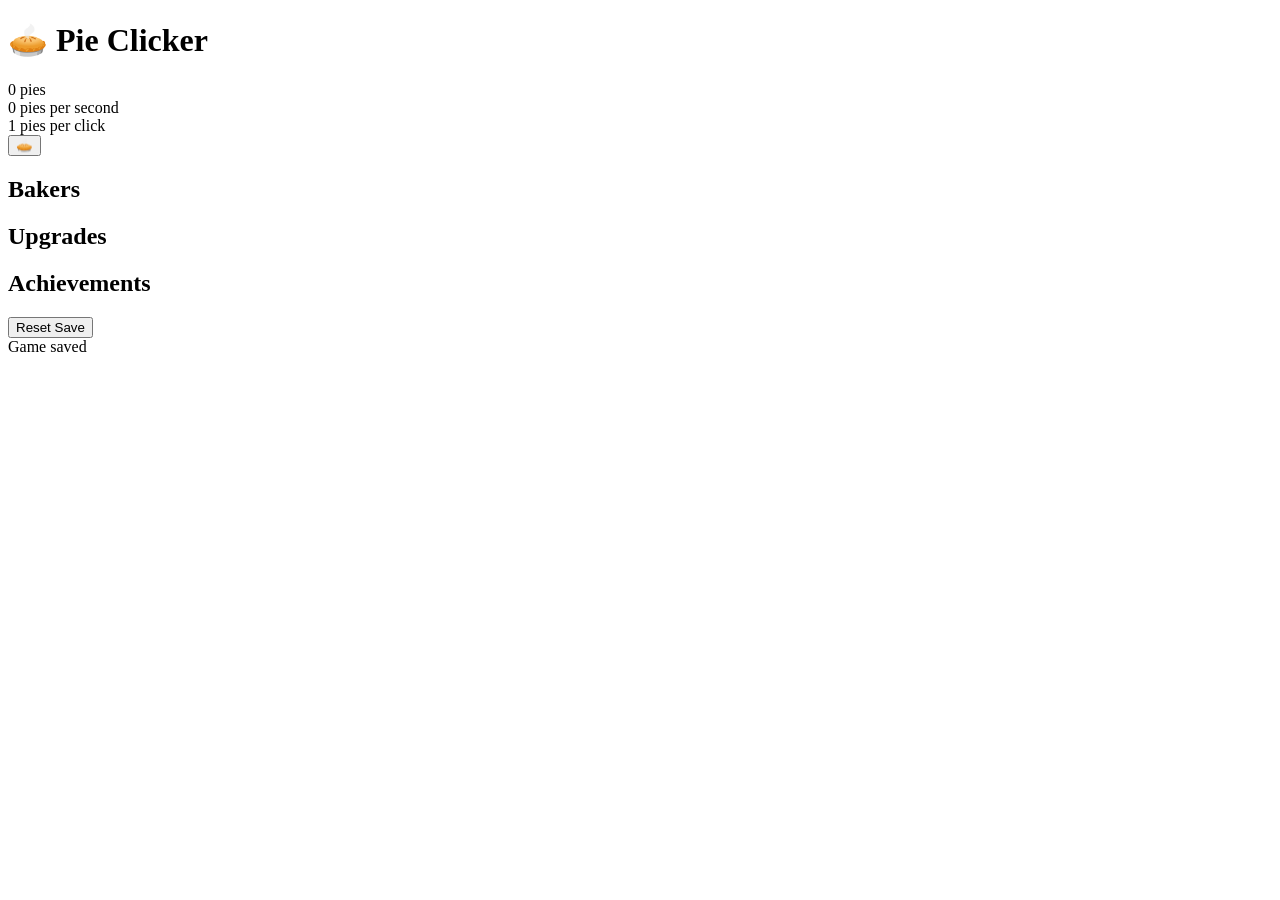
==== index.html @ 0d2fd012 "WIP: add pie clicker HTML shell" ====
<!DOCTYPE html>
<html lang="en">
<head>
  <meta charset="UTF-8">
  <meta name="viewport" content="width=device-width, initial-scale=1.0">
  <title>Pie Clicker</title>
  <link rel="stylesheet" href="style.css">
</head>
<body>
  <header class="site-header">
    <h1 class="site-title">🥧 Pie Clicker</h1>
  </header>

  <main class="game-layout">
    <section class="pie-column">
      <div class="stats-panel">
        <div class="stat">
          <span class="stat-value" id="pie-count">0</span>
          <span class="stat-label">pies</span>
        </div>
        <div class="stat stat-secondary">
          <span class="stat-value" id="pps">0</span>
          <span class="stat-label">pies per second</span>
        </div>
        <div class="stat stat-secondary">
          <span class="stat-value" id="click-power">1</span>
          <span class="stat-label">pies per click</span>
        </div>
      </div>

      <div class="pie-stage">
        <div id="click-fx-layer" aria-hidden="true"></div>
        <button id="big-pie" type="button" aria-label="Bake a pie">🥧</button>
      </div>
    </section>

    <section class="shop-column">
      <div class="shop-section">
        <h2 class="shop-section-title">Bakers</h2>
        <div class="shop-list" id="buildings-list"></div>
      </div>

      <div class="shop-section">
        <h2 class="shop-section-title">Upgrades</h2>
        <div class="shop-list" id="upgrades-list"></div>
      </div>

      <div class="shop-section">
        <h2 class="shop-section-title">Achievements</h2>
        <div class="shop-list achievements-list" id="achievements-list"></div>
      </div>
    </section>
  </main>

  <footer class="site-footer">
    <button id="reset-btn" type="button">Reset Save</button>
  </footer>

  <div id="save-toast" role="status" aria-live="polite">Game saved</div>

  <script src="js/data.js"></script>
  <script src="js/game.js"></script>
</body>
</html>
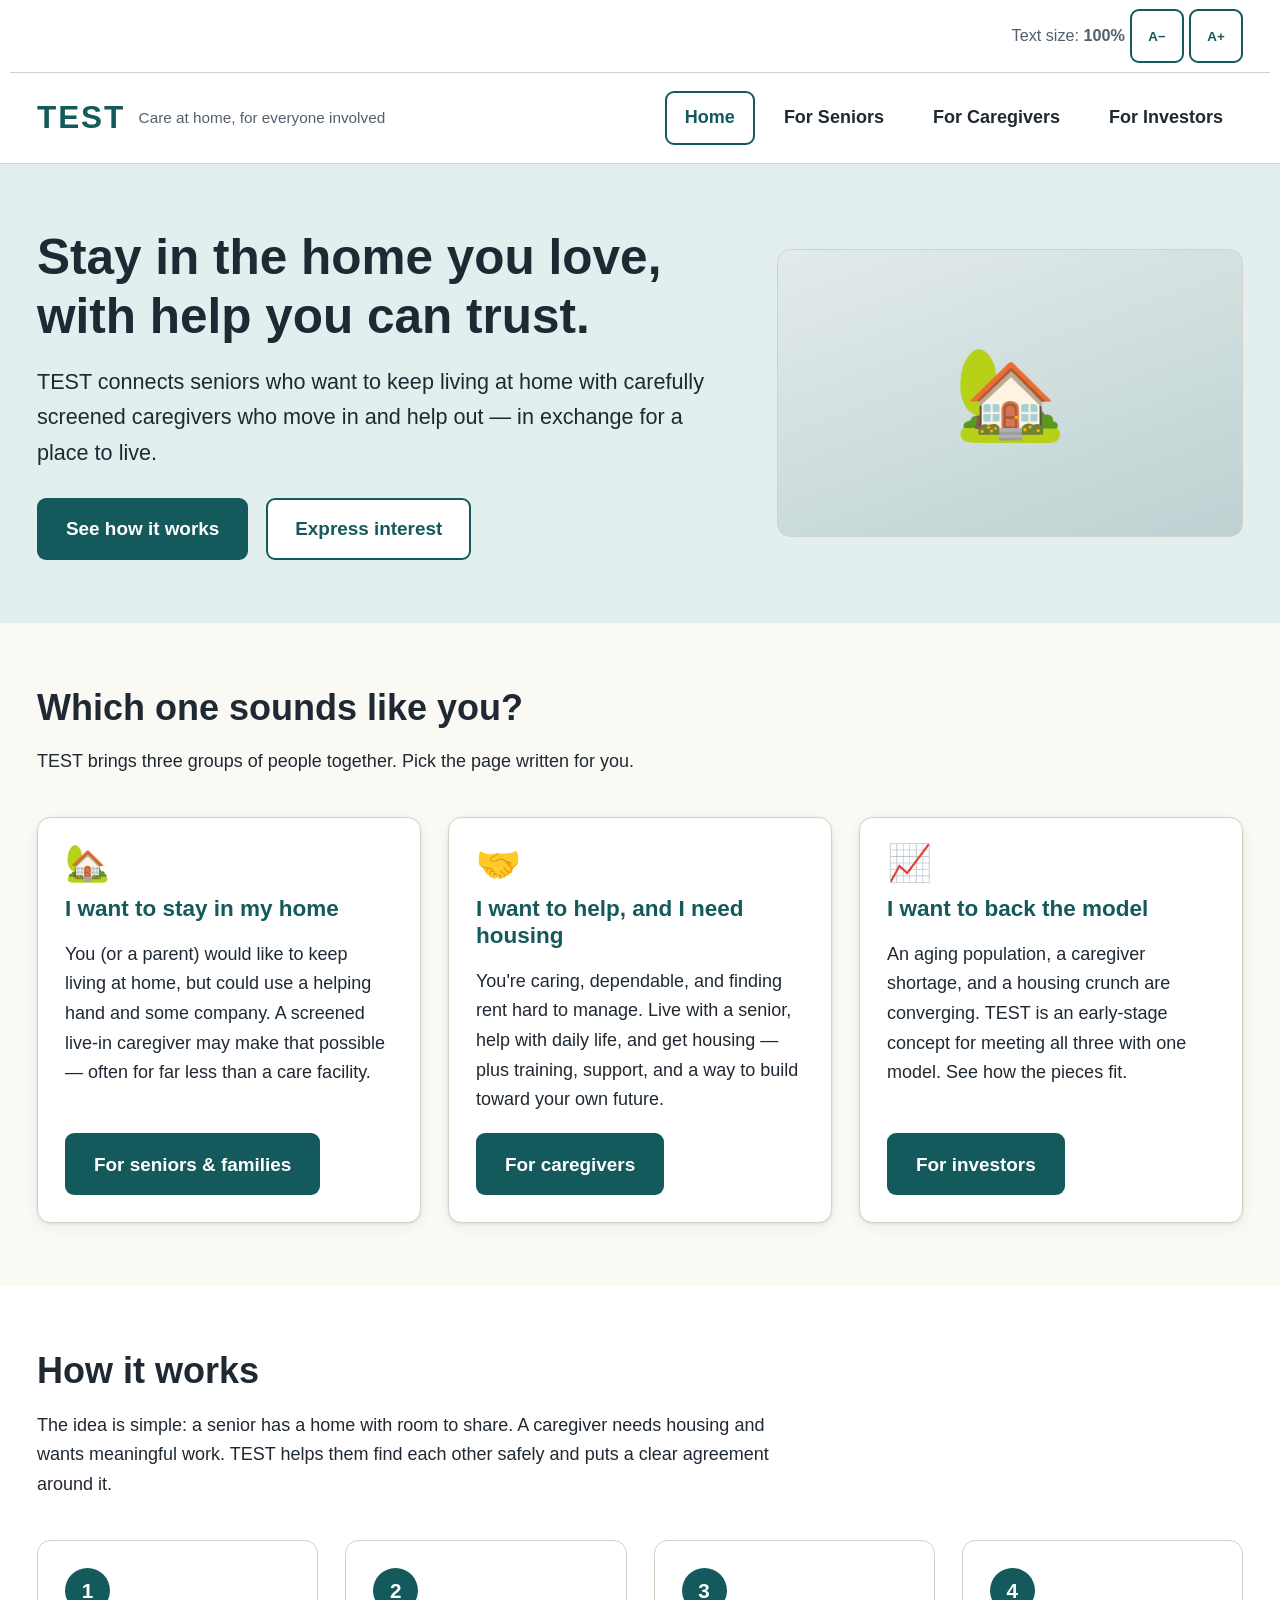
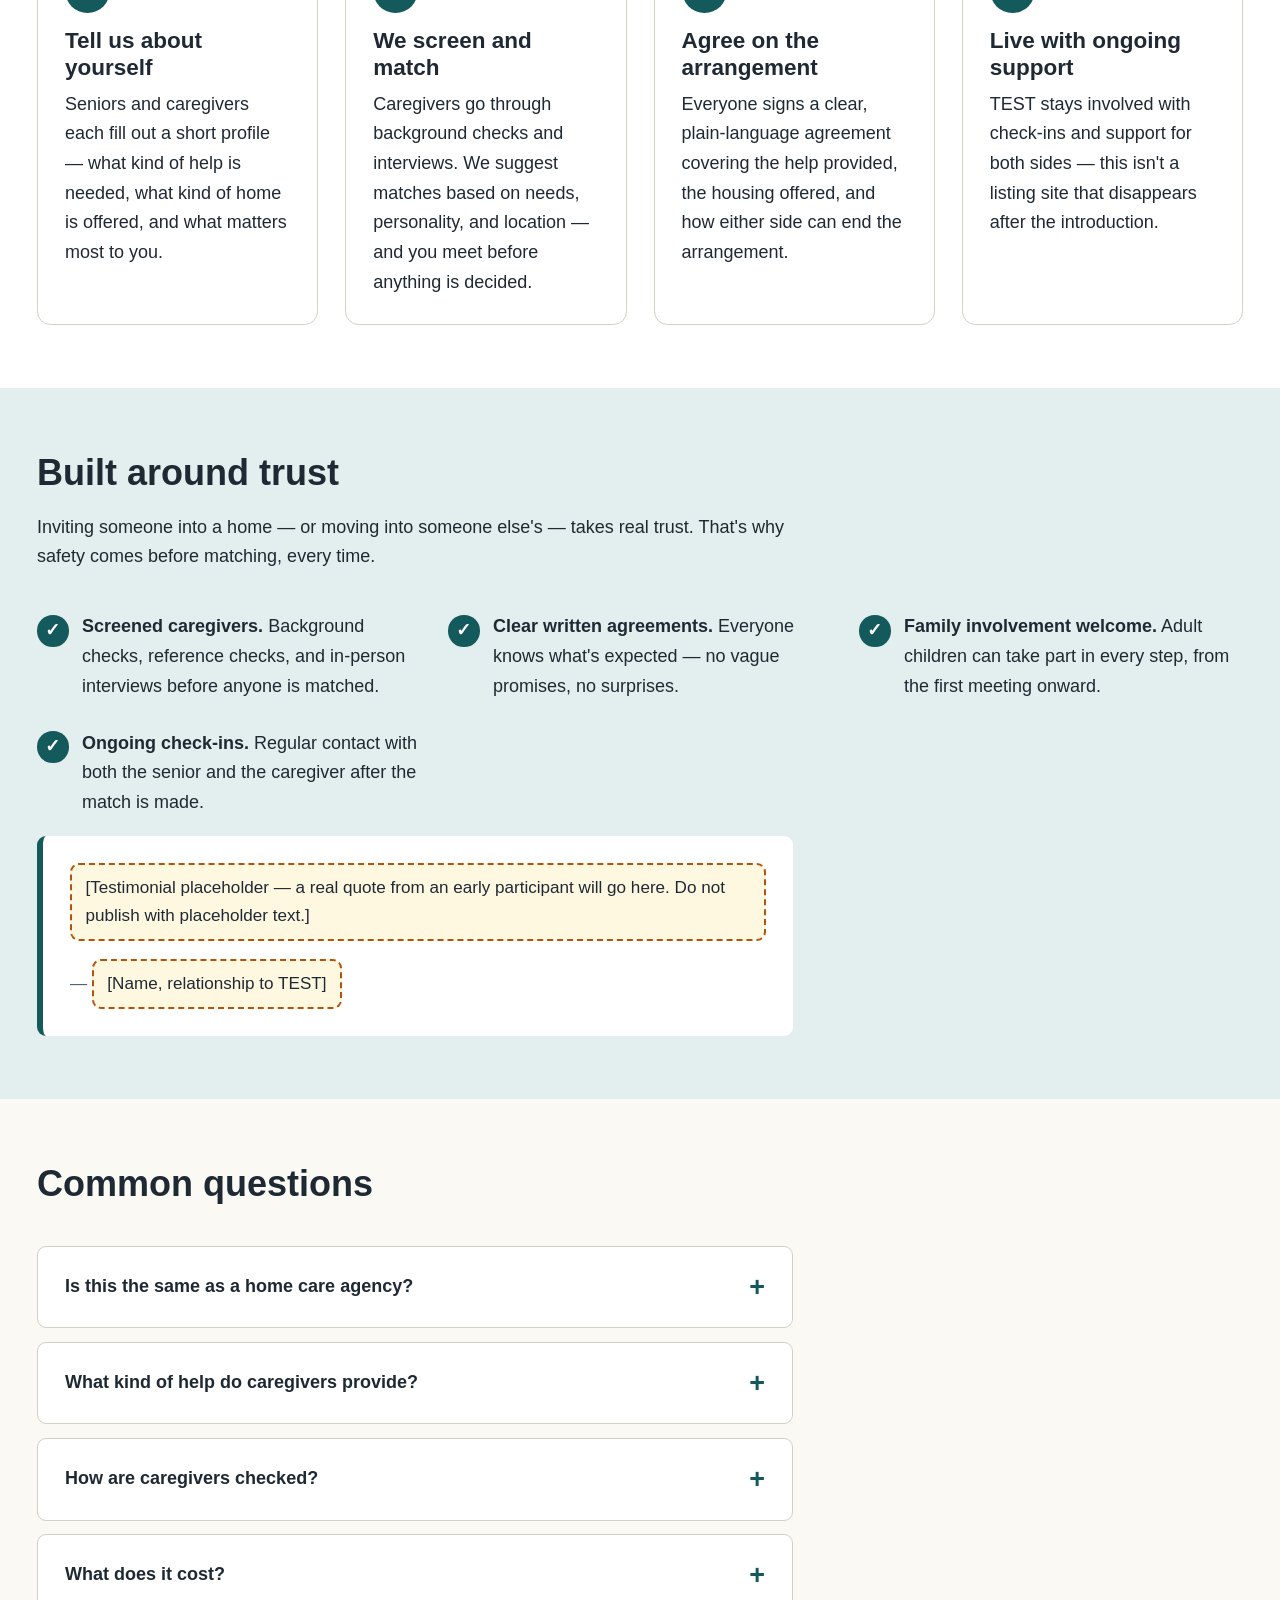
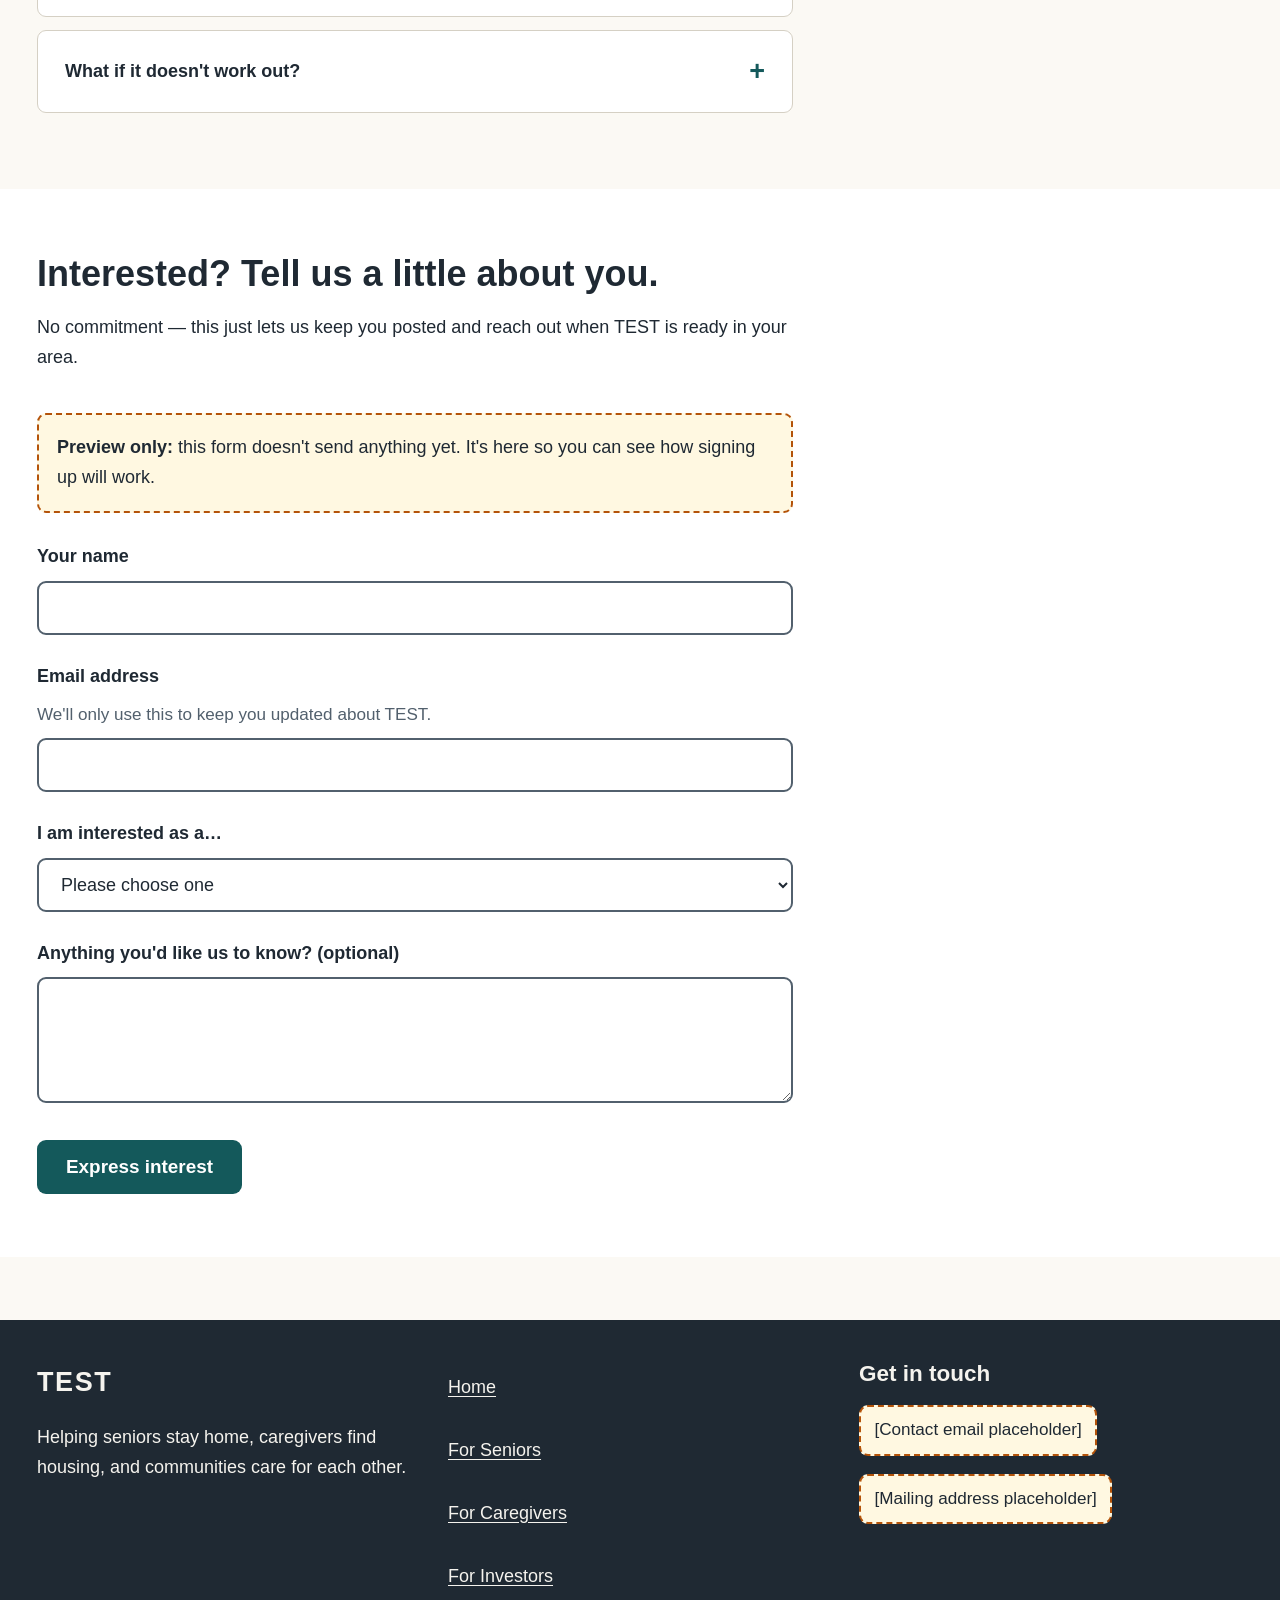
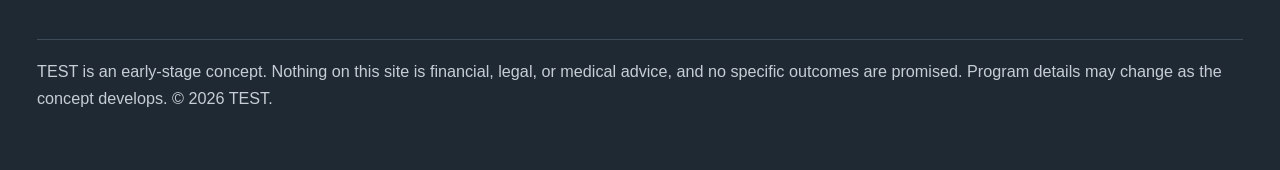
==== commit 07caa62b: "Add shared design system and home page for TEST marketing site Replaces the unrelated pie clicker fi" ====
--- a/index.html
+++ b/index.html
@@ -2,63 +2,258 @@
 <html lang="en">
 <head>
   <meta charset="UTF-8">
-  <meta name="viewport" content="width=device-width, initial-scale=1.0">
-  <title>Pie Clicker</title>
-  <link rel="stylesheet" href="style.css">
+  <meta name="viewport" content="width=device-width, initial-scale=1">
+  <title>TEST — Stay home. Get care. Share housing.</title>
+  <meta name="description" content="TEST connects seniors who want to stay in their own homes with vetted live-in caregivers who provide help in exchange for housing.">
+  <link rel="stylesheet" href="css/styles.css">
 </head>
 <body>
+  <a class="skip-link" href="#main">Skip to main content</a>
+
   <header class="site-header">
-    <h1 class="site-title">🥧 Pie Clicker</h1>
+    <div class="container utility-bar">
+      <div class="text-size-controls" hidden>
+        <span class="text-size-label" id="text-size-label">Text size: <strong class="text-size-status">100%</strong></span>
+        <button type="button" class="text-size-btn" data-text-size="down" aria-describedby="text-size-label">
+          A&minus;<span class="visually-hidden"> Make text smaller</span>
+        </button>
+        <button type="button" class="text-size-btn" data-text-size="up" aria-describedby="text-size-label">
+          A+<span class="visually-hidden"> Make text larger</span>
+        </button>
+      </div>
+    </div>
+    <div class="container header-bar">
+      <a class="brand" href="index.html">
+        <span class="brand-name">TEST</span>
+        <span class="brand-tagline">Care at home, for everyone involved</span>
+      </a>
+      <button type="button" class="nav-toggle" aria-expanded="false" aria-controls="site-nav">
+        Menu
+      </button>
+      <nav class="site-nav" id="site-nav" aria-label="Main navigation">
+        <ul>
+          <li><a href="index.html" aria-current="page">Home</a></li>
+          <li><a href="seniors.html">For Seniors</a></li>
+          <li><a href="caregivers.html">For Caregivers</a></li>
+          <li><a href="investors.html">For Investors</a></li>
+        </ul>
+      </nav>
+    </div>
   </header>
 
-  <main class="game-layout">
-    <section class="pie-column">
-      <div class="stats-panel">
-        <div class="stat">
-          <span class="stat-value" id="pie-count">0</span>
-          <span class="stat-label">pies</span>
-        </div>
-        <div class="stat stat-secondary">
-          <span class="stat-value" id="pps">0</span>
-          <span class="stat-label">pies per second</span>
-        </div>
-        <div class="stat stat-secondary">
-          <span class="stat-value" id="click-power">1</span>
-          <span class="stat-label">pies per click</span>
-        </div>
-      </div>
-
-      <div class="pie-stage">
-        <div id="click-fx-layer" aria-hidden="true"></div>
-        <button id="big-pie" type="button" aria-label="Bake a pie">🥧</button>
-      </div>
-    </section>
-
-    <section class="shop-column">
-      <div class="shop-section">
-        <h2 class="shop-section-title">Bakers</h2>
-        <div class="shop-list" id="buildings-list"></div>
-      </div>
-
-      <div class="shop-section">
-        <h2 class="shop-section-title">Upgrades</h2>
-        <div class="shop-list" id="upgrades-list"></div>
-      </div>
-
-      <div class="shop-section">
-        <h2 class="shop-section-title">Achievements</h2>
-        <div class="shop-list achievements-list" id="achievements-list"></div>
-      </div>
-    </section>
+  <main id="main">
+
+    <section class="hero">
+      <div class="container hero-inner">
+        <div>
+          <h1>Stay in the home you love, with help you can trust.</h1>
+          <p class="lede">TEST connects seniors who want to keep living at home with carefully screened caregivers who move in and help out — in exchange for a place to live.</p>
+          <div class="btn-row">
+            <a class="btn btn-primary" href="#how-it-works">See how it works</a>
+            <a class="btn btn-secondary" href="#interest">Express interest</a>
+          </div>
+        </div>
+        <div class="hero-figure" role="presentation" aria-hidden="true"></div>
+      </div>
+    </section>
+
+    <section class="section" id="audiences">
+      <div class="container">
+        <div class="section-intro">
+          <h2>Which one sounds like you?</h2>
+          <p>TEST brings three groups of people together. Pick the page written for you.</p>
+        </div>
+        <div class="grid-cards">
+          <article class="card">
+            <div class="card-icon" aria-hidden="true">&#127969;</div>
+            <h3>I want to stay in my home</h3>
+            <p>You (or a parent) would like to keep living at home, but could use a helping hand and some company. A screened live-in caregiver may make that possible — often for far less than a care facility.</p>
+            <a class="btn btn-primary" href="seniors.html">For seniors &amp; families</a>
+          </article>
+          <article class="card">
+            <div class="card-icon" aria-hidden="true">&#129309;</div>
+            <h3>I want to help, and I need housing</h3>
+            <p>You're caring, dependable, and finding rent hard to manage. Live with a senior, help with daily life, and get housing — plus training, support, and a way to build toward your own future.</p>
+            <a class="btn btn-primary" href="caregivers.html">For caregivers</a>
+          </article>
+          <article class="card">
+            <div class="card-icon" aria-hidden="true">&#128200;</div>
+            <h3>I want to back the model</h3>
+            <p>An aging population, a caregiver shortage, and a housing crunch are converging. TEST is an early-stage concept for meeting all three with one model. See how the pieces fit.</p>
+            <a class="btn btn-primary" href="investors.html">For investors</a>
+          </article>
+        </div>
+      </div>
+    </section>
+
+    <section class="section section-white" id="how-it-works">
+      <div class="container">
+        <div class="section-intro">
+          <h2>How it works</h2>
+          <p>The idea is simple: a senior has a home with room to share. A caregiver needs housing and wants meaningful work. TEST helps them find each other safely and puts a clear agreement around it.</p>
+        </div>
+        <ol class="steps">
+          <li>
+            <h3>Tell us about yourself</h3>
+            <p>Seniors and caregivers each fill out a short profile — what kind of help is needed, what kind of home is offered, and what matters most to you.</p>
+          </li>
+          <li>
+            <h3>We screen and match</h3>
+            <p>Caregivers go through background checks and interviews. We suggest matches based on needs, personality, and location — and you meet before anything is decided.</p>
+          </li>
+          <li>
+            <h3>Agree on the arrangement</h3>
+            <p>Everyone signs a clear, plain-language agreement covering the help provided, the housing offered, and how either side can end the arrangement.</p>
+          </li>
+          <li>
+            <h3>Live with ongoing support</h3>
+            <p>TEST stays involved with check-ins and support for both sides — this isn't a listing site that disappears after the introduction.</p>
+          </li>
+        </ol>
+      </div>
+    </section>
+
+    <section class="section section-tint-teal">
+      <div class="container">
+        <div class="section-intro">
+          <h2>Built around trust</h2>
+          <p>Inviting someone into a home — or moving into someone else's — takes real trust. That's why safety comes before matching, every time.</p>
+        </div>
+        <ul class="trust-list">
+          <li>
+            <span class="trust-check" aria-hidden="true">&#10003;</span>
+            <div><strong>Screened caregivers.</strong> Background checks, reference checks, and in-person interviews before anyone is matched.</div>
+          </li>
+          <li>
+            <span class="trust-check" aria-hidden="true">&#10003;</span>
+            <div><strong>Clear written agreements.</strong> Everyone knows what's expected — no vague promises, no surprises.</div>
+          </li>
+          <li>
+            <span class="trust-check" aria-hidden="true">&#10003;</span>
+            <div><strong>Family involvement welcome.</strong> Adult children can take part in every step, from the first meeting onward.</div>
+          </li>
+          <li>
+            <span class="trust-check" aria-hidden="true">&#10003;</span>
+            <div><strong>Ongoing check-ins.</strong> Regular contact with both the senior and the caregiver after the match is made.</div>
+          </li>
+        </ul>
+        <blockquote class="testimonial">
+          <p><span class="placeholder-note">[Testimonial placeholder — a real quote from an early participant will go here. Do not publish with placeholder text.]</span></p>
+          <footer>&mdash; <span class="placeholder-note">[Name, relationship to TEST]</span></footer>
+        </blockquote>
+      </div>
+    </section>
+
+    <section class="section" id="faq">
+      <div class="container">
+        <div class="section-intro">
+          <h2>Common questions</h2>
+        </div>
+        <div class="faq">
+          <details>
+            <summary>Is this the same as a home care agency?</summary>
+            <div>
+              <p>No. A home care agency sends paid staff to your home for scheduled visits. TEST matches you with one caregiver who lives with you and helps out as part of a housing arrangement. It's closer to having a trusted housemate who helps than to hiring hourly staff.</p>
+            </div>
+          </details>
+          <details>
+            <summary>What kind of help do caregivers provide?</summary>
+            <div>
+              <p>Everyday, non-medical help: cooking, errands, light housekeeping, rides, reminders, and — just as important — companionship. Caregivers are not a replacement for nurses or medical care.</p>
+            </div>
+          </details>
+          <details>
+            <summary>How are caregivers checked?</summary>
+            <div>
+              <p>Every caregiver goes through background checks, reference checks, and interviews before we introduce them to anyone. You (and your family, if you like) meet them in person before deciding anything.</p>
+            </div>
+          </details>
+          <details>
+            <summary>What does it cost?</summary>
+            <div>
+              <p>The arrangement is built on exchanging housing for help, which is why it can cost much less than a care facility or full-time hired care. Exact costs depend on each arrangement — we'll walk you through the details before you commit to anything.</p>
+            </div>
+          </details>
+          <details>
+            <summary>What if it doesn't work out?</summary>
+            <div>
+              <p>Every agreement includes a clear, fair way for either side to end the arrangement. TEST stays involved after the match, so if something isn't working, you have someone to call.</p>
+            </div>
+          </details>
+        </div>
+      </div>
+    </section>
+
+    <section class="section section-white" id="interest">
+      <div class="container">
+        <div class="section-intro">
+          <h2>Interested? Tell us a little about you.</h2>
+          <p>No commitment — this just lets us keep you posted and reach out when TEST is ready in your area.</p>
+        </div>
+        <div class="form-notice">
+          <p><strong>Preview only:</strong> this form doesn't send anything yet. It's here so you can see how signing up will work.</p>
+        </div>
+        <br>
+        <!-- Placeholder form: no backend yet. Wire the action/method to the
+             real endpoint later; field names are stable for that purpose. -->
+        <form class="form-grid" action="#" method="post">
+          <div class="form-field">
+            <label for="interest-name">Your name</label>
+            <input type="text" id="interest-name" name="name" autocomplete="name">
+          </div>
+          <div class="form-field">
+            <label for="interest-email">Email address</label>
+            <p class="field-hint" id="interest-email-hint">We'll only use this to keep you updated about TEST.</p>
+            <input type="email" id="interest-email" name="email" autocomplete="email" aria-describedby="interest-email-hint">
+          </div>
+          <div class="form-field">
+            <label for="interest-role">I am interested as a&hellip;</label>
+            <select id="interest-role" name="role">
+              <option value="">Please choose one</option>
+              <option value="senior">Senior who wants to stay at home</option>
+              <option value="family">Family member of a senior</option>
+              <option value="caregiver">Caregiver looking for housing</option>
+              <option value="investor">Investor</option>
+            </select>
+          </div>
+          <div class="form-field">
+            <label for="interest-message">Anything you'd like us to know? (optional)</label>
+            <textarea id="interest-message" name="message"></textarea>
+          </div>
+          <div>
+            <button type="submit" class="btn btn-primary">Express interest</button>
+          </div>
+        </form>
+      </div>
+    </section>
+
   </main>
 
   <footer class="site-footer">
-    <button id="reset-btn" type="button">Reset Save</button>
+    <div class="container">
+      <div class="footer-grid">
+        <div>
+          <p class="footer-brand">TEST</p>
+          <p>Helping seniors stay home, caregivers find housing, and communities care for each other.</p>
+        </div>
+        <nav aria-label="Footer navigation">
+          <ul>
+            <li><a href="index.html">Home</a></li>
+            <li><a href="seniors.html">For Seniors</a></li>
+            <li><a href="caregivers.html">For Caregivers</a></li>
+            <li><a href="investors.html">For Investors</a></li>
+          </ul>
+        </nav>
+        <div>
+          <h3>Get in touch</h3>
+          <p><span class="placeholder-note">[Contact email placeholder]</span></p>
+          <p><span class="placeholder-note">[Mailing address placeholder]</span></p>
+        </div>
+      </div>
+      <p class="footer-disclaimer">TEST is an early-stage concept. Nothing on this site is financial, legal, or medical advice, and no specific outcomes are promised. Program details may change as the concept develops. &copy; 2026 TEST.</p>
+    </div>
   </footer>
 
-  <div id="save-toast" role="status" aria-live="polite">Game saved</div>
-
-  <script src="js/data.js"></script>
-  <script src="js/game.js"></script>
+  <script src="js/main.js"></script>
 </body>
 </html>
--- a/css/styles.css
+++ b/css/styles.css
@@ -0,0 +1,715 @@
+/* ==========================================================================
+   TEST — shared design system
+   One stylesheet for every page. Mobile-first, rem-based, WCAG AA palette.
+
+   Conventions for page authors:
+   - Wrap page sections in <section class="section"> with an inner
+     <div class="container">.
+   - Use .btn / .btn-primary / .btn-secondary for all calls-to-action.
+   - Body text pairs: ink on paper, ink on white, white on primary.
+     All token pairs below were contrast-checked at >= 4.5:1 (most >= 7:1).
+   - Base body size is 18px (html at 112.5%); every size below is rem/em so
+     the whole site scales with the reader's text-size preference.
+   ========================================================================== */
+
+/* ---- Design tokens ---- */
+:root {
+  --color-ink: #1F2933;         /* body text */
+  --color-ink-muted: #52606D;   /* secondary text, 6.1:1 on paper */
+  --color-paper: #FBF9F4;       /* warm page background */
+  --color-white: #FFFFFF;
+  --color-primary: #14595B;     /* deep teal — buttons, links (8:1 w/ white) */
+  --color-primary-dark: #0C4345;
+  --color-teal-tint: #E3EFEE;   /* soft panel background */
+  --color-amber-tint: #FCEFD9;  /* warm panel background */
+  --color-footer: #1F2933;
+  --color-footer-text: #F5F3EE;
+  --color-border: #D5D0C4;
+  --color-placeholder-bg: #FFF8E1; /* labeled-placeholder callouts */
+  --color-placeholder-border: #B45309;
+
+  --font-sans: -apple-system, BlinkMacSystemFont, "Segoe UI", Roboto,
+               Helvetica, Arial, sans-serif;
+
+  --space-1: 0.5rem;
+  --space-2: 0.75rem;
+  --space-3: 1rem;
+  --space-4: 1.5rem;
+  --space-5: 2.25rem;
+  --space-6: 3.5rem;
+
+  --radius: 0.5rem;
+  --radius-lg: 0.75rem;
+  --shadow-card: 0 1px 3px rgba(31, 41, 51, 0.10), 0 4px 14px rgba(31, 41, 51, 0.06);
+  --content-max: 70rem;
+  --text-max: 42rem; /* comfortable line length for body copy */
+  --tap-min: 3rem;   /* 48px minimum tap target at default text size */
+}
+
+/* ---- Reset / base ---- */
+*,
+*::before,
+*::after {
+  box-sizing: border-box;
+}
+
+html {
+  /* 112.5% of the 16px browser default = 18px base body text.
+     The header text-size buttons scale this value up to 200%. */
+  font-size: 112.5%;
+}
+
+body {
+  margin: 0;
+  font-family: var(--font-sans);
+  font-size: 1rem;
+  line-height: 1.65;
+  color: var(--color-ink);
+  background-color: var(--color-paper);
+  -webkit-text-size-adjust: 100%;
+}
+
+img,
+svg {
+  max-width: 100%;
+  height: auto;
+  display: block;
+}
+
+h1, h2, h3, h4 {
+  line-height: 1.2;
+  margin: 0 0 var(--space-3);
+  overflow-wrap: break-word;
+}
+
+h1 { font-size: clamp(1.9rem, 1.5rem + 2vw, 2.75rem); }
+h2 { font-size: clamp(1.5rem, 1.3rem + 1vw, 2rem); }
+h3 { font-size: 1.25rem; }
+
+p, ul, ol {
+  margin: 0 0 var(--space-3);
+  max-width: var(--text-max);
+}
+
+li {
+  margin-bottom: var(--space-1);
+}
+
+a {
+  color: var(--color-primary);
+  text-decoration: underline;
+  text-underline-offset: 0.15em;
+}
+
+a:hover {
+  color: var(--color-primary-dark);
+}
+
+/* One obvious keyboard-focus style everywhere */
+:focus-visible {
+  outline: 3px solid var(--color-primary);
+  outline-offset: 2px;
+  border-radius: 2px;
+}
+
+@media (prefers-reduced-motion: reduce) {
+  *,
+  *::before,
+  *::after {
+    animation-duration: 0.01ms !important;
+    transition-duration: 0.01ms !important;
+    scroll-behavior: auto !important;
+  }
+}
+
+/* ---- Layout ---- */
+.container {
+  max-width: var(--content-max);
+  margin-inline: auto;
+  padding-inline: var(--space-4);
+}
+
+.section {
+  padding-block: var(--space-6);
+}
+
+.section-tint-teal { background-color: var(--color-teal-tint); }
+.section-tint-amber { background-color: var(--color-amber-tint); }
+.section-white { background-color: var(--color-white); }
+
+.section-intro {
+  max-width: var(--text-max);
+  margin-bottom: var(--space-5);
+}
+
+.lede {
+  font-size: 1.2rem;
+  color: var(--color-ink-muted);
+}
+
+/* Cards reflow on their own as text grows or screens shrink */
+.grid-cards {
+  display: grid;
+  gap: var(--space-4);
+  grid-template-columns: repeat(auto-fit, minmax(min(100%, 18rem), 1fr));
+}
+
+/* Screen-reader-only text (e.g. fuller button labels) */
+.visually-hidden {
+  position: absolute;
+  width: 1px;
+  height: 1px;
+  padding: 0;
+  margin: -1px;
+  overflow: hidden;
+  clip: rect(0 0 0 0);
+  white-space: nowrap;
+  border: 0;
+}
+
+/* ---- Skip link ---- */
+.skip-link {
+  position: absolute;
+  left: -9999px;
+  top: 0;
+  background: var(--color-primary);
+  color: var(--color-white);
+  padding: var(--space-2) var(--space-4);
+  z-index: 100;
+}
+
+.skip-link:focus {
+  left: 0;
+  color: var(--color-white);
+}
+
+/* ---- Header ---- */
+.site-header {
+  background: var(--color-white);
+  border-bottom: 1px solid var(--color-border);
+}
+
+.utility-bar {
+  display: flex;
+  justify-content: flex-end;
+  align-items: center;
+  gap: var(--space-2);
+  padding-block: var(--space-1);
+  border-bottom: 1px solid var(--color-border);
+  flex-wrap: wrap;
+}
+
+.text-size-label {
+  font-size: 0.9rem;
+  color: var(--color-ink-muted);
+}
+
+.text-size-btn {
+  min-width: var(--tap-min);
+  min-height: var(--tap-min);
+  border: 2px solid var(--color-primary);
+  background: var(--color-white);
+  color: var(--color-primary);
+  border-radius: var(--radius);
+  font-family: inherit;
+  font-weight: 700;
+  cursor: pointer;
+}
+
+.text-size-btn:hover {
+  background: var(--color-teal-tint);
+}
+
+.header-bar {
+  display: flex;
+  align-items: center;
+  justify-content: space-between;
+  gap: var(--space-3);
+  padding-block: var(--space-3);
+  flex-wrap: wrap;
+}
+
+.brand {
+  display: inline-flex;
+  align-items: baseline;
+  gap: var(--space-2);
+  text-decoration: none;
+  min-height: var(--tap-min);
+  align-items: center;
+}
+
+.brand-name {
+  font-size: 1.75rem;
+  font-weight: 800;
+  letter-spacing: 0.06em;
+  color: var(--color-primary);
+}
+
+.brand-tagline {
+  font-size: 0.85rem;
+  color: var(--color-ink-muted);
+  display: none;
+}
+
+/* ---- Navigation ---- */
+.nav-toggle {
+  display: none; /* shown via .js-enabled on small screens */
+  min-width: var(--tap-min);
+  min-height: var(--tap-min);
+  align-items: center;
+  gap: var(--space-1);
+  border: 2px solid var(--color-primary);
+  background: var(--color-white);
+  color: var(--color-primary);
+  border-radius: var(--radius);
+  font-family: inherit;
+  font-size: 1rem;
+  font-weight: 700;
+  padding-inline: var(--space-2);
+  cursor: pointer;
+}
+
+.site-nav ul {
+  list-style: none;
+  margin: 0;
+  padding: 0;
+  display: flex;
+  flex-wrap: wrap;
+  gap: var(--space-1);
+  max-width: none;
+}
+
+.site-nav li {
+  margin: 0;
+}
+
+.site-nav a {
+  display: inline-flex;
+  align-items: center;
+  min-height: var(--tap-min);
+  padding: var(--space-1) var(--space-3);
+  text-decoration: none;
+  font-weight: 600;
+  color: var(--color-ink);
+  border-radius: var(--radius);
+  border: 2px solid transparent;
+}
+
+.site-nav a:hover {
+  background: var(--color-teal-tint);
+  color: var(--color-primary-dark);
+}
+
+.site-nav a[aria-current="page"] {
+  border-color: var(--color-primary);
+  color: var(--color-primary);
+}
+
+/* Small screens with JS: nav collapses behind the Menu button */
+@media (max-width: 47.99em) {
+  .js-enabled .nav-toggle {
+    display: inline-flex;
+  }
+
+  .js-enabled .site-nav {
+    flex-basis: 100%;
+  }
+
+  .js-enabled .site-nav[hidden] {
+    display: none;
+  }
+
+  .js-enabled .site-nav ul {
+    flex-direction: column;
+    align-items: stretch;
+    padding-bottom: var(--space-3);
+  }
+
+  .js-enabled .site-nav a {
+    display: flex;
+    width: 100%;
+    border: 2px solid var(--color-border);
+    justify-content: center;
+  }
+
+  .js-enabled .site-nav a[aria-current="page"] {
+    border-color: var(--color-primary);
+  }
+}
+
+/* ---- Buttons ---- */
+.btn {
+  display: inline-flex;
+  align-items: center;
+  justify-content: center;
+  min-height: var(--tap-min);
+  /* Side padding caps at 4vw so buttons still fit a narrow phone when the
+     reader scales text to 200%; wrap rules are a last-resort safety net. */
+  padding: var(--space-2) min(var(--space-4), 4vw);
+  max-width: 100%;
+  overflow-wrap: anywhere;
+  border-radius: var(--radius);
+  font-family: inherit;
+  font-size: 1.05rem;
+  font-weight: 700;
+  text-decoration: none;
+  text-align: center;
+  cursor: pointer;
+  border: 2px solid transparent;
+}
+
+.btn-primary {
+  background: var(--color-primary);
+  color: var(--color-white);
+}
+
+.btn-primary:hover {
+  background: var(--color-primary-dark);
+  color: var(--color-white);
+}
+
+.btn-secondary {
+  background: var(--color-white);
+  color: var(--color-primary);
+  border-color: var(--color-primary);
+}
+
+.btn-secondary:hover {
+  background: var(--color-teal-tint);
+  color: var(--color-primary-dark);
+}
+
+/* Generous spacing so grouped buttons are hard to mis-tap */
+.btn-row {
+  display: flex;
+  flex-wrap: wrap;
+  gap: var(--space-3);
+}
+
+/* ---- Hero ---- */
+.hero {
+  background: var(--color-teal-tint);
+  padding-block: var(--space-6);
+}
+
+.hero h1 {
+  max-width: 24ch;
+}
+
+.hero .lede {
+  color: var(--color-ink);
+  margin-bottom: var(--space-4);
+}
+
+/* ---- Cards ---- */
+.card {
+  background: var(--color-white);
+  border: 1px solid var(--color-border);
+  border-radius: var(--radius-lg);
+  box-shadow: var(--shadow-card);
+  padding: var(--space-4);
+  display: flex;
+  flex-direction: column;
+}
+
+.card h3 {
+  color: var(--color-primary);
+}
+
+.card .btn {
+  margin-top: auto;
+  align-self: flex-start;
+}
+
+.card-icon {
+  font-size: 2rem;
+  line-height: 1;
+  margin-bottom: var(--space-2);
+}
+
+/* ---- "How it works" steps ---- */
+.steps {
+  list-style: none;
+  padding: 0;
+  margin: 0;
+  max-width: none;
+  display: grid;
+  gap: var(--space-4);
+  grid-template-columns: repeat(auto-fit, minmax(min(100%, 15rem), 1fr));
+  counter-reset: step;
+}
+
+.steps li {
+  counter-increment: step;
+  background: var(--color-white);
+  border: 1px solid var(--color-border);
+  border-radius: var(--radius-lg);
+  padding: var(--space-4);
+  margin: 0;
+}
+
+.steps li::before {
+  content: counter(step);
+  display: inline-flex;
+  align-items: center;
+  justify-content: center;
+  width: 2.5rem;
+  height: 2.5rem;
+  border-radius: 50%;
+  background: var(--color-primary);
+  color: var(--color-white);
+  font-weight: 800;
+  font-size: 1.15rem;
+  margin-bottom: var(--space-2);
+}
+
+.steps h3 {
+  margin-bottom: var(--space-1);
+}
+
+.steps p {
+  margin-bottom: 0;
+}
+
+/* ---- Trust components ---- */
+.trust-list {
+  list-style: none;
+  padding: 0;
+  display: grid;
+  gap: var(--space-4);
+  grid-template-columns: repeat(auto-fit, minmax(min(100%, 16rem), 1fr));
+  max-width: none;
+}
+
+.trust-list li {
+  display: flex;
+  gap: var(--space-2);
+  align-items: flex-start;
+  margin: 0;
+}
+
+.trust-check {
+  flex-shrink: 0;
+  width: 1.75rem;
+  height: 1.75rem;
+  border-radius: 50%;
+  background: var(--color-primary);
+  color: var(--color-white);
+  display: inline-flex;
+  align-items: center;
+  justify-content: center;
+  font-weight: 800;
+  margin-top: 0.15rem;
+}
+
+.testimonial {
+  background: var(--color-white);
+  border-left: 0.375rem solid var(--color-primary);
+  border-radius: var(--radius);
+  padding: var(--space-4);
+  margin: 0;
+  max-width: var(--text-max);
+}
+
+.testimonial p {
+  font-size: 1.1rem;
+  font-style: italic;
+}
+
+.testimonial footer {
+  color: var(--color-ink-muted);
+  font-size: 0.95rem;
+}
+
+/* ---- Labeled placeholder (content the owner will replace) ---- */
+.placeholder-note {
+  display: inline-block;
+  background: var(--color-placeholder-bg);
+  border: 2px dashed var(--color-placeholder-border);
+  border-radius: var(--radius);
+  padding: var(--space-1) var(--space-2);
+  font-size: 0.95rem;
+  font-style: normal;
+  color: var(--color-ink); /* stays readable inside the dark footer too */
+}
+
+/* ---- FAQ (native details/summary, no JS needed) ---- */
+.faq details {
+  background: var(--color-white);
+  border: 1px solid var(--color-border);
+  border-radius: var(--radius);
+  margin-bottom: var(--space-2);
+  max-width: var(--text-max);
+}
+
+.faq summary {
+  cursor: pointer;
+  font-weight: 700;
+  padding: var(--space-3) var(--space-4);
+  min-height: var(--tap-min);
+  display: flex;
+  align-items: center;
+  justify-content: space-between;
+  gap: var(--space-2);
+  list-style: none;
+}
+
+.faq summary::-webkit-details-marker {
+  display: none;
+}
+
+.faq summary::after {
+  content: "+";
+  font-size: 1.5rem;
+  color: var(--color-primary);
+  flex-shrink: 0;
+}
+
+.faq details[open] summary::after {
+  content: "\2212"; /* minus sign */
+}
+
+.faq details > div {
+  padding: 0 var(--space-4) var(--space-3);
+}
+
+/* ---- Forms ---- */
+.form-grid {
+  display: grid;
+  gap: var(--space-4);
+  max-width: var(--text-max);
+}
+
+.form-field label {
+  display: block;
+  font-weight: 700;
+  margin-bottom: var(--space-1);
+}
+
+.form-field .field-hint {
+  font-size: 0.95rem;
+  color: var(--color-ink-muted);
+  margin-bottom: var(--space-1);
+}
+
+.form-field input,
+.form-field select,
+.form-field textarea {
+  width: 100%;
+  min-height: var(--tap-min);
+  font-family: inherit;
+  font-size: 1rem;
+  color: var(--color-ink);
+  background: var(--color-white);
+  border: 2px solid var(--color-ink-muted);
+  border-radius: var(--radius);
+  padding: var(--space-2) var(--space-3);
+}
+
+.form-field textarea {
+  min-height: 7rem;
+  resize: vertical;
+}
+
+.form-notice {
+  background: var(--color-placeholder-bg);
+  border: 2px dashed var(--color-placeholder-border);
+  border-radius: var(--radius);
+  padding: var(--space-3);
+  max-width: var(--text-max);
+}
+
+.form-notice p {
+  margin: 0;
+}
+
+/* ---- Footer ---- */
+.site-footer {
+  background: var(--color-footer);
+  color: var(--color-footer-text);
+  padding-block: var(--space-5);
+  margin-top: var(--space-6);
+}
+
+.site-footer a {
+  color: var(--color-footer-text);
+}
+
+.footer-grid {
+  display: grid;
+  gap: var(--space-4);
+  grid-template-columns: repeat(auto-fit, minmax(min(100%, 15rem), 1fr));
+  margin-bottom: var(--space-4);
+}
+
+.footer-brand {
+  font-size: 1.5rem;
+  font-weight: 800;
+  letter-spacing: 0.06em;
+}
+
+.site-footer ul {
+  list-style: none;
+  padding: 0;
+  margin: 0;
+}
+
+.site-footer li {
+  margin-bottom: var(--space-1);
+}
+
+.site-footer a {
+  display: inline-flex;
+  align-items: center;
+  min-height: var(--tap-min);
+}
+
+.footer-disclaimer {
+  font-size: 0.9rem;
+  color: #C7CDD4; /* 9.2:1 on footer ink */
+  border-top: 1px solid #3E4C59;
+  padding-top: var(--space-3);
+  max-width: none;
+}
+
+/* ---- Wider screens ---- */
+@media (min-width: 48em) {
+  .brand-tagline {
+    display: inline;
+  }
+
+  .hero-inner {
+    display: grid;
+    grid-template-columns: minmax(0, 1.2fr) minmax(0, 0.8fr);
+    gap: var(--space-5);
+    align-items: center;
+  }
+}
+
+/* Decorative hero panel (pure CSS, no image download) */
+.hero-figure {
+  display: none;
+}
+
+@media (min-width: 48em) {
+  .hero-figure {
+    display: block;
+    border-radius: var(--radius-lg);
+    min-height: 16rem;
+    background:
+      linear-gradient(160deg, rgba(20, 89, 91, 0.12) 0%, rgba(20, 89, 91, 0.28) 100%),
+      var(--color-white);
+    border: 1px solid var(--color-border);
+    position: relative;
+  }
+
+  .hero-figure::after {
+    content: "\1F3E1"; /* house emoji as a friendly, zero-download visual */
+    position: absolute;
+    inset: 0;
+    display: flex;
+    align-items: center;
+    justify-content: center;
+    font-size: 5rem;
+  }
+}
